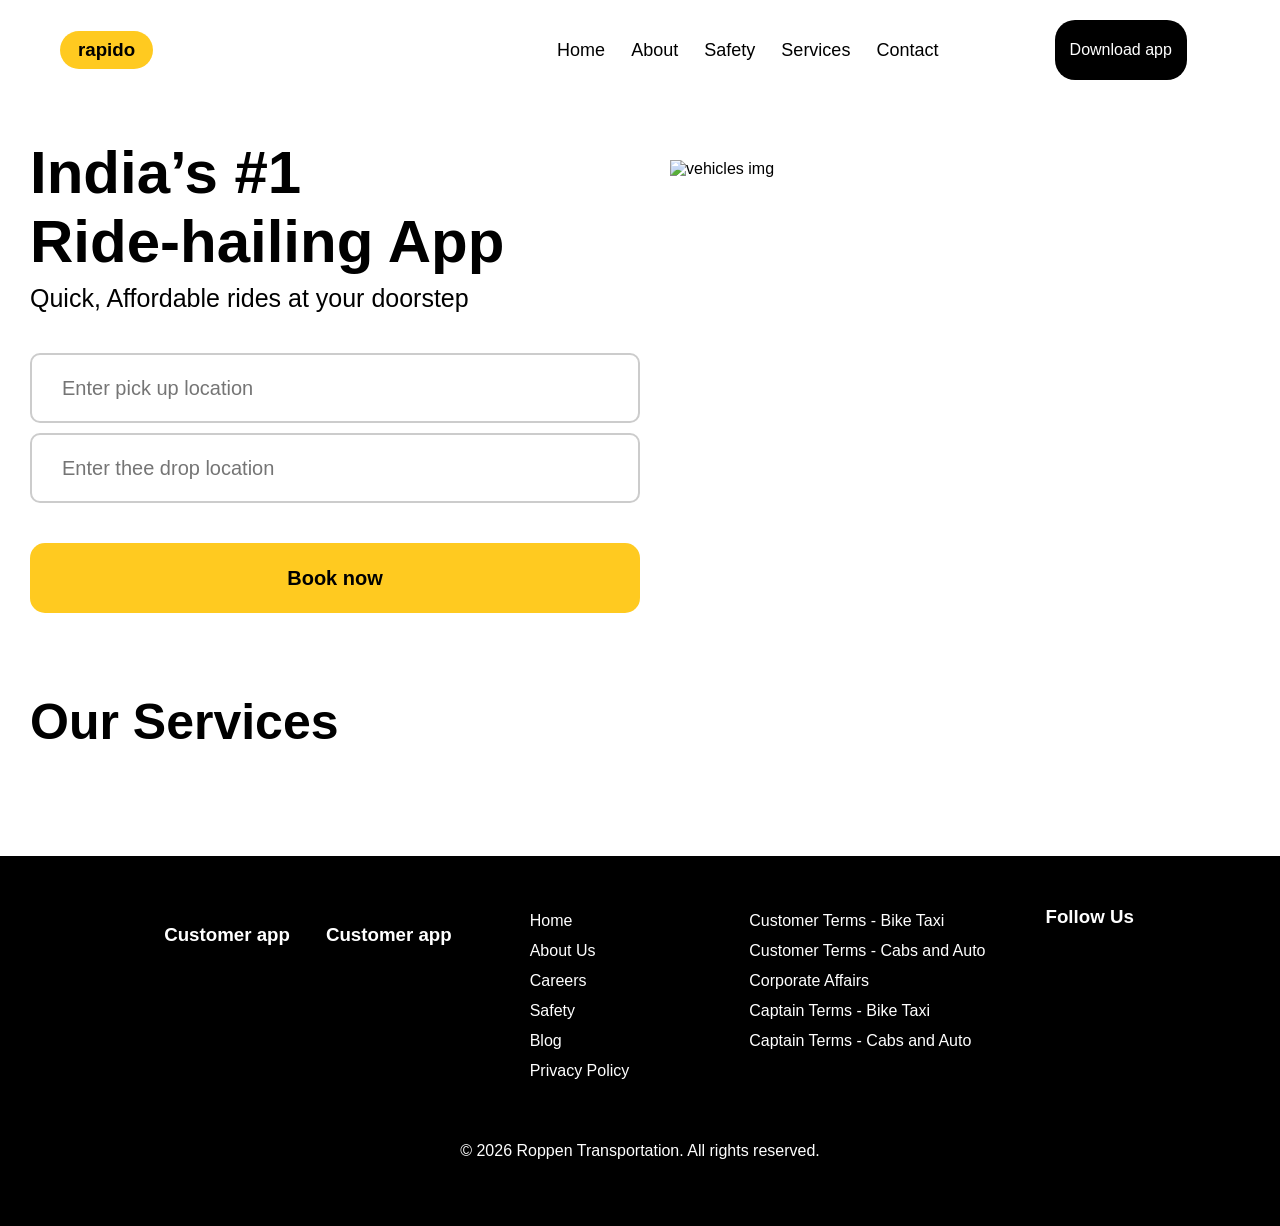
==== index.html @ b22d189c "Rename rapido.html to index.html" ====
<!DOCTYPE html>
<html lang="en">

<head>
    <meta charset="UTF-8">
    <meta name="viewport" content="width=device-width, initial-scale=1.0">
    <title>Rapido</title>
    <link rel="stylesheet" href="/rapido.css">
</head>
<body>
    <nav id="nav_blk">
        <aside class="logo">
            <h1>rapido</h1>
        </aside>
        <aside class="links">
            <ul>
                <li><a href="#">Home</a></li>
                <li><a href="#">About</a></li>
                <li><a href="#">Safety</a></li>
                <li><a href="#">Services</a></li>
                <li><a href="#">Contact</a></li>
                <li id="da">Download app</li>

            </ul>
        </aside>
    </nav>
    <div class="content">
        <div id="form">
            <div>
                <h1>India’s #1<br>
                    Ride-hailing App</h1>
            </div>
            <div>
                <p>Quick, Affordable rides at your doorstep</p>
            </div>
            <form>
                <i class="fa-solid fa-location-dot"></i>

                <input class="textfield" type="text" placeholder="Enter pick up location">
                <input class="textfield" type="text" placeholder="Enter thee drop location">
                <button id="sbt" type="submit">Book now</button>
            </form>
        </div>
        <div><img id="img1" src="https://content-cus.rapido.bike/image/banner_image_new.png" alt="vehicles img"></div>
    </div>

    <!-- 
    <section>
                <h1 id="os" >Our Services</h1>

        <div id="our_services">

            <div class="grids">
                <h2>Bike-Taxi</h2>
                <p>Beat traffic, ride quicker</p>
            </div>
            <div class="grids">
                <h2>Auto</h2>
                <p>Every autos, made easy</p>
            </div>
            <div class="grids">
                <h2>Cab</h2>
                <p>Comfort for every journy</p>
            </div>
            <div class="grids">
                <h2>Parcel</h2>
                <p>Beat traffic, ride quicker</p>
            </div>
            <div class="grids">
                <h2>Travel and Stay</h2>
                <p>Beat traffic, ride quicker</p>
            </div>
            <div class="grids">
                <h2>Metro Ticket</h2>
                <p>Rides to and from the metro</p>
            </div>


        </div>
    </section> -->
    <section>
        <h1 id="os">Our Services</h1>
        <div id="our_services">
            <div class="grids"><img src="https://content-cus.rapido.bike/image/serviceimage.svg" alt=""></div>
            <div class="grids"><img src="https://content-cus.rapido.bike/image/auto_service.png" alt=""></div>
            <div class="grids"><img src="https://content-cus.rapido.bike/image/cab_service.png" alt=""></div>
            <div class="grids"><img src="https://content-cus.rapido.bike/image/parcel_service.png" alt=""></div>
            <div class="grids"><img src="https://content-cus.rapido.bike/image/travel_service.png" alt=""></div>
            <div class="grids"><img src="https://content-cus.rapido.bike/image/metro_service.png" alt=""></div>
        </div>
    </section>
    <footer>
        <div class="con1">
            <h3>Customer app</h3>
        </div>
        <div class="con1">
            <h3>Customer app</h3>
        </div>
        <div id="tabs">
            <ul>
                <li>Home</li>
                <li>About Us</li>
                <li>Careers</li>
                <li>
                    Safety


                </li>
                <li>Blog</li>
                <li>Privacy Policy</li>
            </ul>

        </div>
        <div id="tabs">
            <ul>
                <li>Customer Terms - Bike Taxi
                </li>
                <li>Customer Terms - Cabs and Auto
                </li>
                <li>Corporate Affairs
                </li>
                <li>
                    Captain Terms - Bike Taxi



                </li>
                <li>Captain Terms - Cabs and Auto</li>
            </ul>

        </div>
        <div id="media"><h3>Follow Us</h3></div>
        <div id="rights">        <p >© 2026 Roppen Transportation. All rights reserved.</p>
</div>
    </footer>
</body>

</html>
---- rapido.css ----
* {
    margin: 0px;
    padding: 0px;
    box-sizing: border-box;
    font-family: 'Trebuchet MS', 'Lucida Sans Unicode', 'Lucida Grande', 'Lucida Sans', Arial, sans-serif;
}

#nav_blk {
    height: 100px;
    width: 100%;
    /* background-color: #ccc; */
    display: flex;
    justify-content: space-between;
    align-items: center;
    padding: 0px 60px;
    position: relative;


}
#nav_blk .logo {
    background-color: #ffca20;
    padding: 8px 18px;
    border-radius: 30px;
}
#nav_blk .links {
    width: 60%;
    height: inherit;
}
#nav_blk .links ul {
    height: inherit;
    display: flex;
    width: 100%;
    align-items: center;
    gap: 20px;
    list-style-type: none;
    justify-content: space-around;
    gap: 20px;
}

#nav_blk .links ul li a {
    color: black;
    font-size: 15px;
    text-transform: capitalize;
    text-decoration: none;
    font-size: 18px;

}

#nav_blk .links ul li a:hover {
    text-decoration: underline 2.5px #000;
    font-weight: bold;
}

#da {
    margin-left: 90px;
    background-color: #000;
    color: #fff;
    padding: 15px;
    border-radius: 20px;
}

.content {
    display: flex;
    padding: 30px
}

#form {
    width: 50%;
    /* background-color: aqua */
}

#form h1 {
    font-size: 60px;
    padding: 8px 0px;

}

#form p {
    font-size: 25px;
    padding-bottom: 40px;
}

.textfield {
    margin-bottom: 10px;
    height: 70px;
    width: 100%;
    border: 2px solid #ccc;
    border-radius: 10px ;
    background-color: #fff;
    padding: 30px;
    font-size: 20px;
    border-color: #ccc;
}

#sbt {
    margin-top: 30px;
    background-color: #ffca20;
    color: #000;
    font-size: 20px;
    height: 70px;

    width: 100%;
    border: none;
    border-radius: 15px;
    font-weight: bold;
}

#img1 {
    width: 100%;
    max-width: 650px;
    padding: 30px;
    height: auto;
}

/* 
#our_services {
    display: grid;
    grid-template-columns: repeat(3, 1fr);
    gap: 25px;
    padding: 40px;
}

.grids {
    padding: 50px;
    background-color: #ccc;
    border-radius: 15px;
    overflow: hidden;   /* keeps rounded corners */
/* }

.grids img {
    width: 100%;
    height: auto;
    display: block;
} */ 

 #os{
    display: block;
    font-size: 50px;
    padding: 50px 0px 0px 30px ;
}

#our_services {
    display: grid;
    grid-template-columns: repeat(3, 1fr);
    gap: 25px;
    padding: 40px;
}

.grids {
    border-radius: 15px;
    overflow: hidden;   
}

.grids img {
    width: 100%;
    height: auto;
    display: block;
}
footer{
    height: 370px;
    padding: 50px;
    background-color: black;
    display: flex;
        justify-content: center;
          flex-wrap: wrap;   
}
footer .con1{
    color: #fff;
    padding: 18px;
}
#tabs, ul{
    color: #fff;
    list-style: none;
    line-height: 30px;
    padding: 0px 30px;
}
#media{
    color: #fff;
}
#rights{
    color: white;
width: 100%;    text-align: center;
    padding-top: 20px;
    margin-top: 20px;}
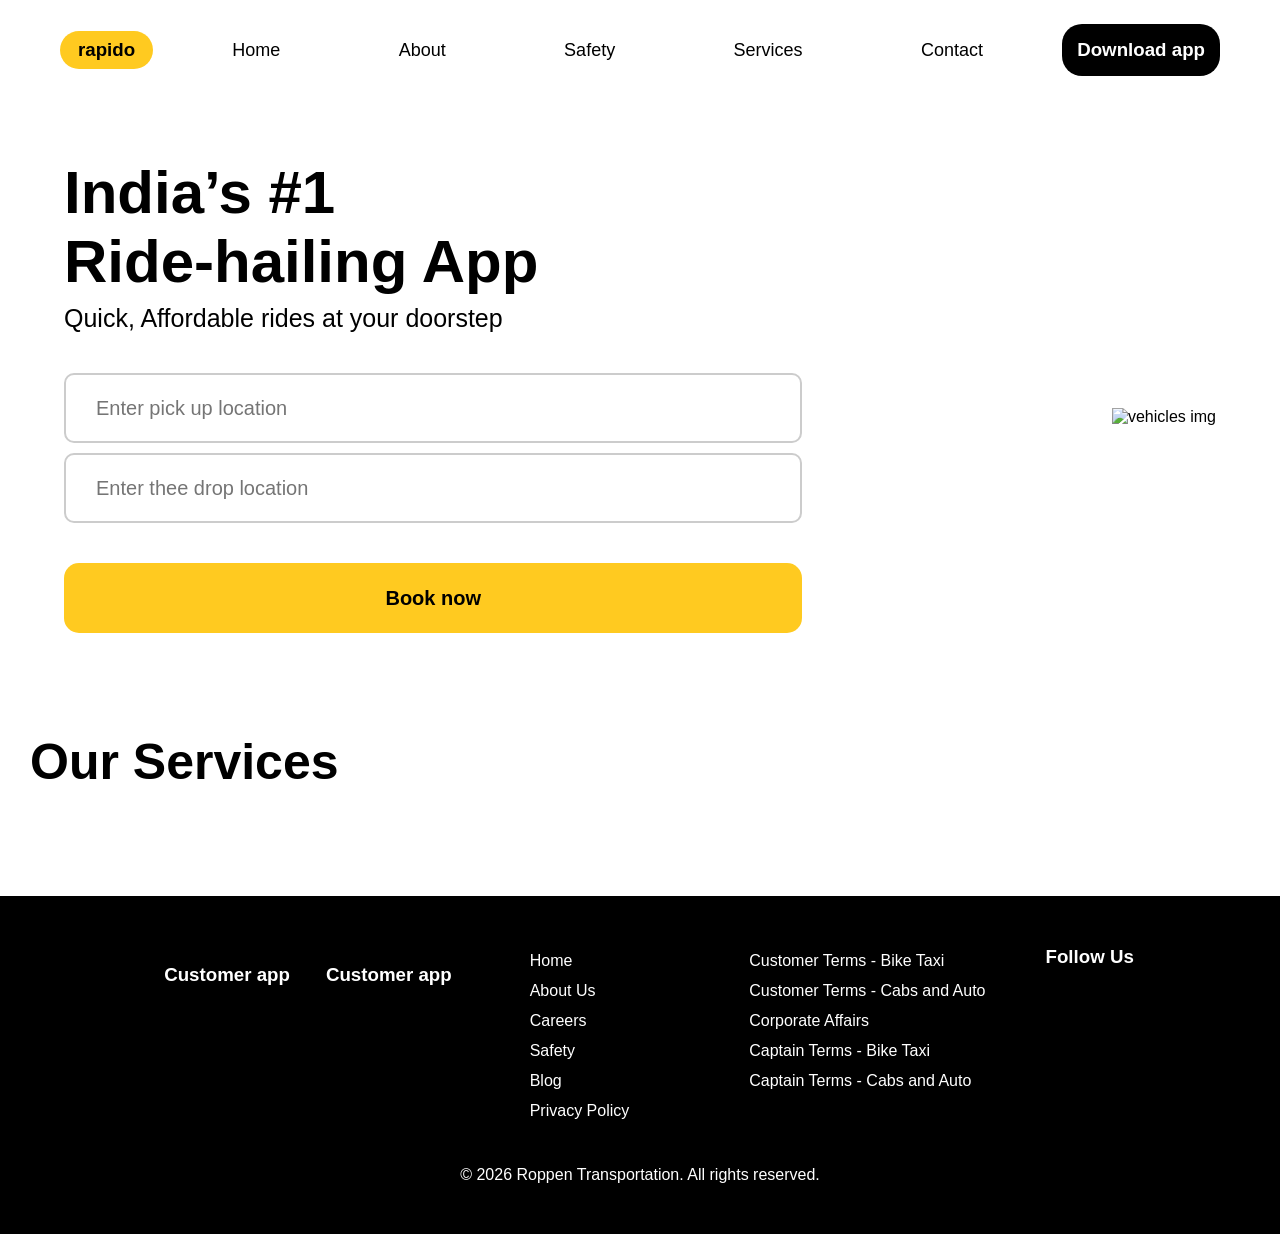
==== commit 4d3eae35: "Updated Rapido clone" ====
--- a/index.html
+++ b/index.html
@@ -5,7 +5,7 @@
     <meta charset="UTF-8">
     <meta name="viewport" content="width=device-width, initial-scale=1.0">
     <title>Rapido</title>
-    <link rel="stylesheet" href="/rapido.css">
+    <link rel="stylesheet" href="rapido.css">
 </head>
 <body>
     <nav id="nav_blk">
@@ -19,9 +19,12 @@
                 <li><a href="#">Safety</a></li>
                 <li><a href="#">Services</a></li>
                 <li><a href="#">Contact</a></li>
-                <li id="da">Download app</li>
+                <!-- <li id="da"></li> -->
 
             </ul>
+        </aside>
+        <aside class="da">
+            <h3>Download app</h3>
         </aside>
     </nav>
     <div class="content">
--- a/rapido.css
+++ b/rapido.css
@@ -4,8 +4,14 @@
     box-sizing: border-box;
     font-family: 'Trebuchet MS', 'Lucida Sans Unicode', 'Lucida Grande', 'Lucida Sans', Arial, sans-serif;
 }
-
-#nav_blk {
+html,
+body{
+    width:100%;
+    min-height:100vh;
+    overflow-x:hidden;
+}
+
+html #nav_blk {
     height: 100px;
     width: 100%;
     /* background-color: #ccc; */
@@ -17,15 +23,17 @@
 
 
 }
+
 #nav_blk .logo {
     background-color: #ffca20;
     padding: 8px 18px;
     border-radius: 30px;
 }
+
 #nav_blk .links {
-    width: 60%;
-    height: inherit;
-}
+flex: 1;    height: inherit;
+}
+
 #nav_blk .links ul {
     height: inherit;
     display: flex;
@@ -51,22 +59,98 @@
     font-weight: bold;
 }
 
-#da {
-    margin-left: 90px;
+.da {
     background-color: #000;
     color: #fff;
     padding: 15px;
     border-radius: 20px;
 }
-
-.content {
-    display: flex;
-    padding: 30px
-}
-
-#form {
-    width: 50%;
-    /* background-color: aqua */
+.content{
+    display:flex;
+    align-items:center;
+    justify-content:space-between;
+    width:100%;
+    padding:50px 5%;
+    gap:50px;
+}@media (max-width:768px){
+
+#nav_blk{
+
+    padding:20px;
+
+    height:auto;
+
+}
+
+#nav_blk .links{
+
+    width:auto;
+
+}
+
+#nav_blk .links ul{
+
+    justify-content:flex-end;
+
+}
+
+#nav_blk .links ul li:not(#da){
+
+    display:none;
+
+}
+ .content {
+        display: flex;
+        flex-direction: column;
+        width: 100%;
+    }
+
+
+
+    #form {
+        flex: 1;
+        width: 100%;
+        max-width: 100%;
+    }
+
+    #form div>h1 {
+        font-size: 30px;
+    }
+
+    #form div>p {
+        font-size: 15px;
+    }
+
+    .textfield {
+        height: 7px;
+        width: 100%;
+    }
+
+    #our_services {
+        display: grid;
+        grid-template-columns: repeat(1, 1fr);
+        gap: 25px;
+        padding: 4px;
+    }section #os{
+        font-size: 30px;
+    }
+    footer{
+        display: flex;
+        gap: 30px;
+    }
+
+
+
+  
+
+
+}
+
+#img1 {
+    width: 100%;
+    max-width: 650px;
+    height: auto;
+    margin-top: 50px;
 }
 
 #form h1 {
@@ -85,7 +169,7 @@
     height: 70px;
     width: 100%;
     border: 2px solid #ccc;
-    border-radius: 10px ;
+    border-radius: 10px;
     background-color: #fff;
     padding: 30px;
     font-size: 20px;
@@ -105,12 +189,6 @@
     font-weight: bold;
 }
 
-#img1 {
-    width: 100%;
-    max-width: 650px;
-    padding: 30px;
-    height: auto;
-}
 
 /* 
 #our_services {
@@ -131,24 +209,25 @@
     width: 100%;
     height: auto;
     display: block;
-} */ 
-
- #os{
+} */
+
+#os {
     display: block;
     font-size: 50px;
-    padding: 50px 0px 0px 30px ;
+    padding: 50px 0px 0px 30px;
 }
 
 #our_services {
     display: grid;
-    grid-template-columns: repeat(3, 1fr);
+    grid-template-columns:repeat(auto-fit,minmax(250px,1fr));
     gap: 25px;
     padding: 40px;
+    flex-wrap: nowrap;
 }
 
 .grids {
     border-radius: 15px;
-    overflow: hidden;   
+    overflow: hidden;
 }
 
 .grids img {
@@ -156,29 +235,37 @@
     height: auto;
     display: block;
 }
-footer{
-    height: 370px;
+
+footer {
     padding: 50px;
     background-color: black;
     display: flex;
-        justify-content: center;
-          flex-wrap: wrap;   
-}
-footer .con1{
+
+    justify-content: center;
+    flex-wrap: wrap;
+}
+
+footer .con1 {
     color: #fff;
     padding: 18px;
 }
-#tabs, ul{
+
+#tabs,
+ul {
     color: #fff;
     list-style: none;
     line-height: 30px;
     padding: 0px 30px;
 }
-#media{
-    color: #fff;
-}
-#rights{
+
+#media {
+    color: #fff;
+}
+
+#rights {
     color: white;
-width: 100%;    text-align: center;
+    width: 100%;
+    text-align: center;
     padding-top: 20px;
-    margin-top: 20px;}+    margin-top: 20px;
+}
